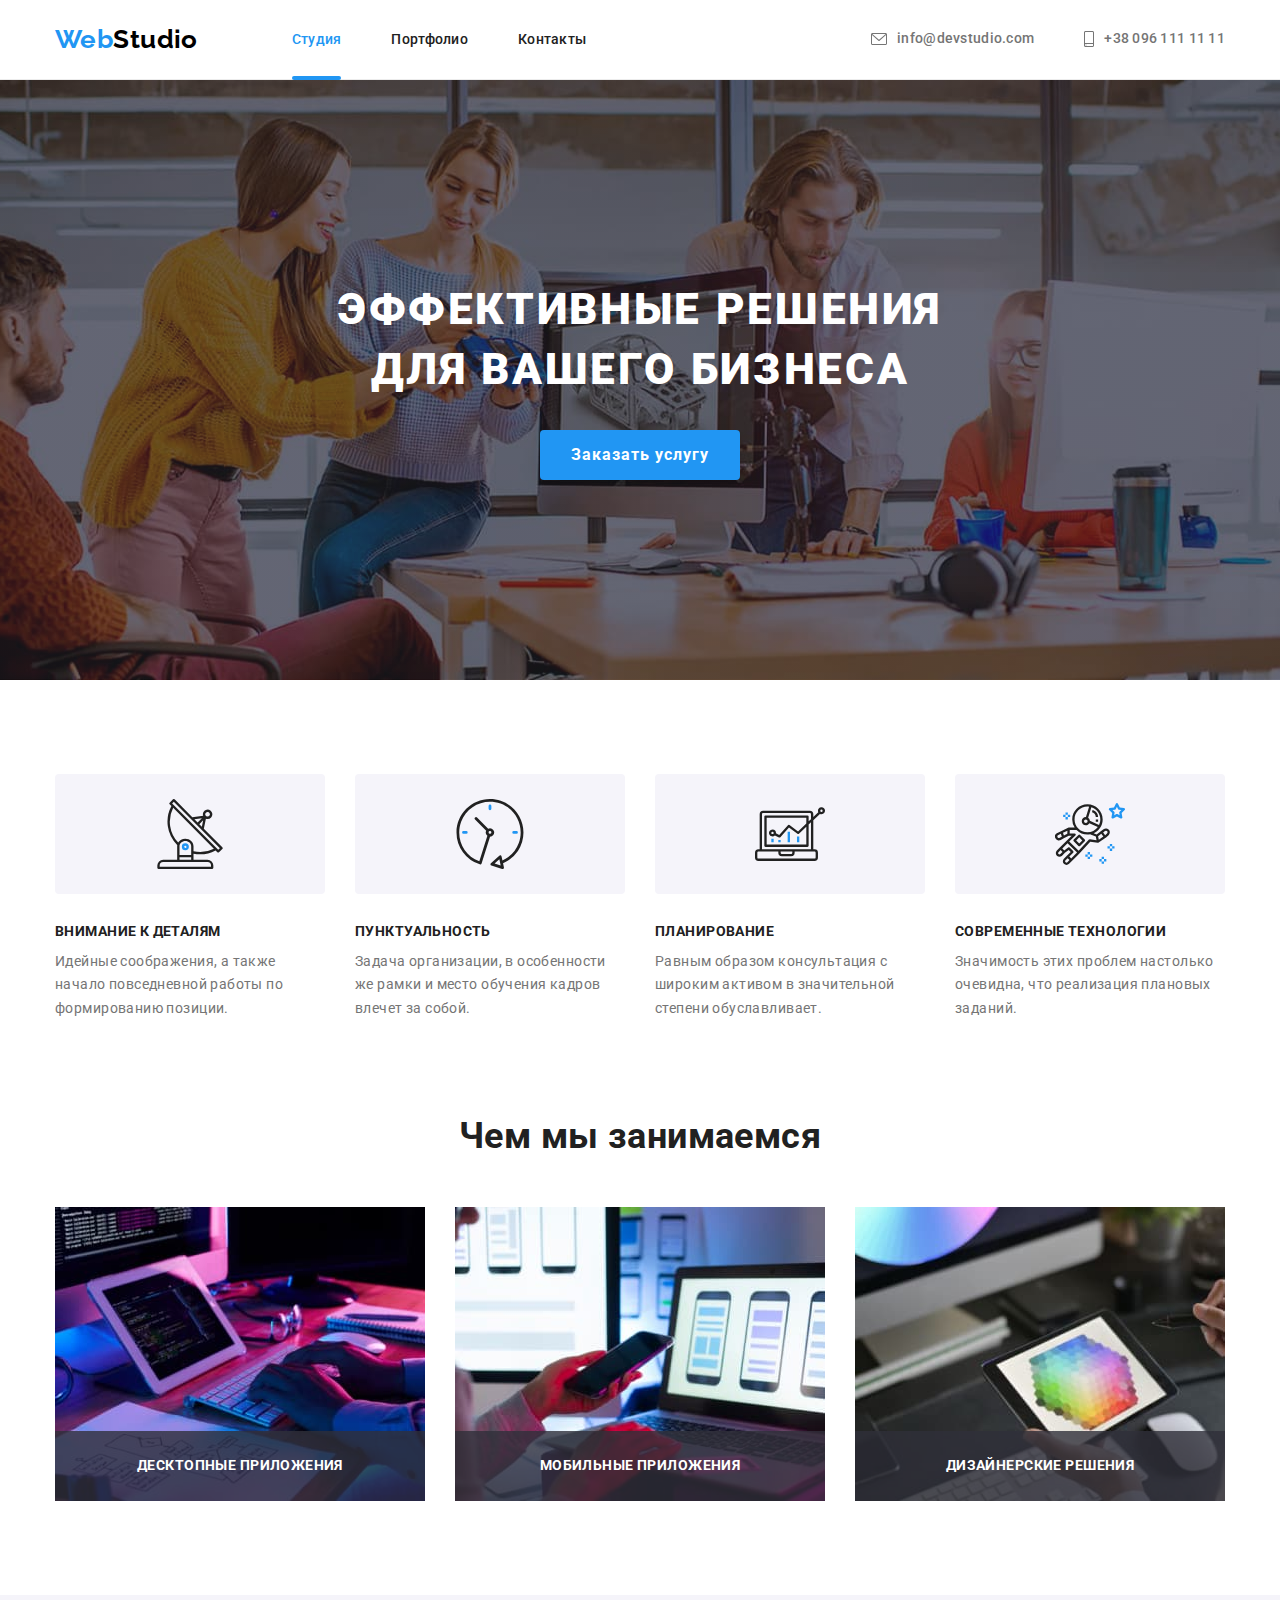
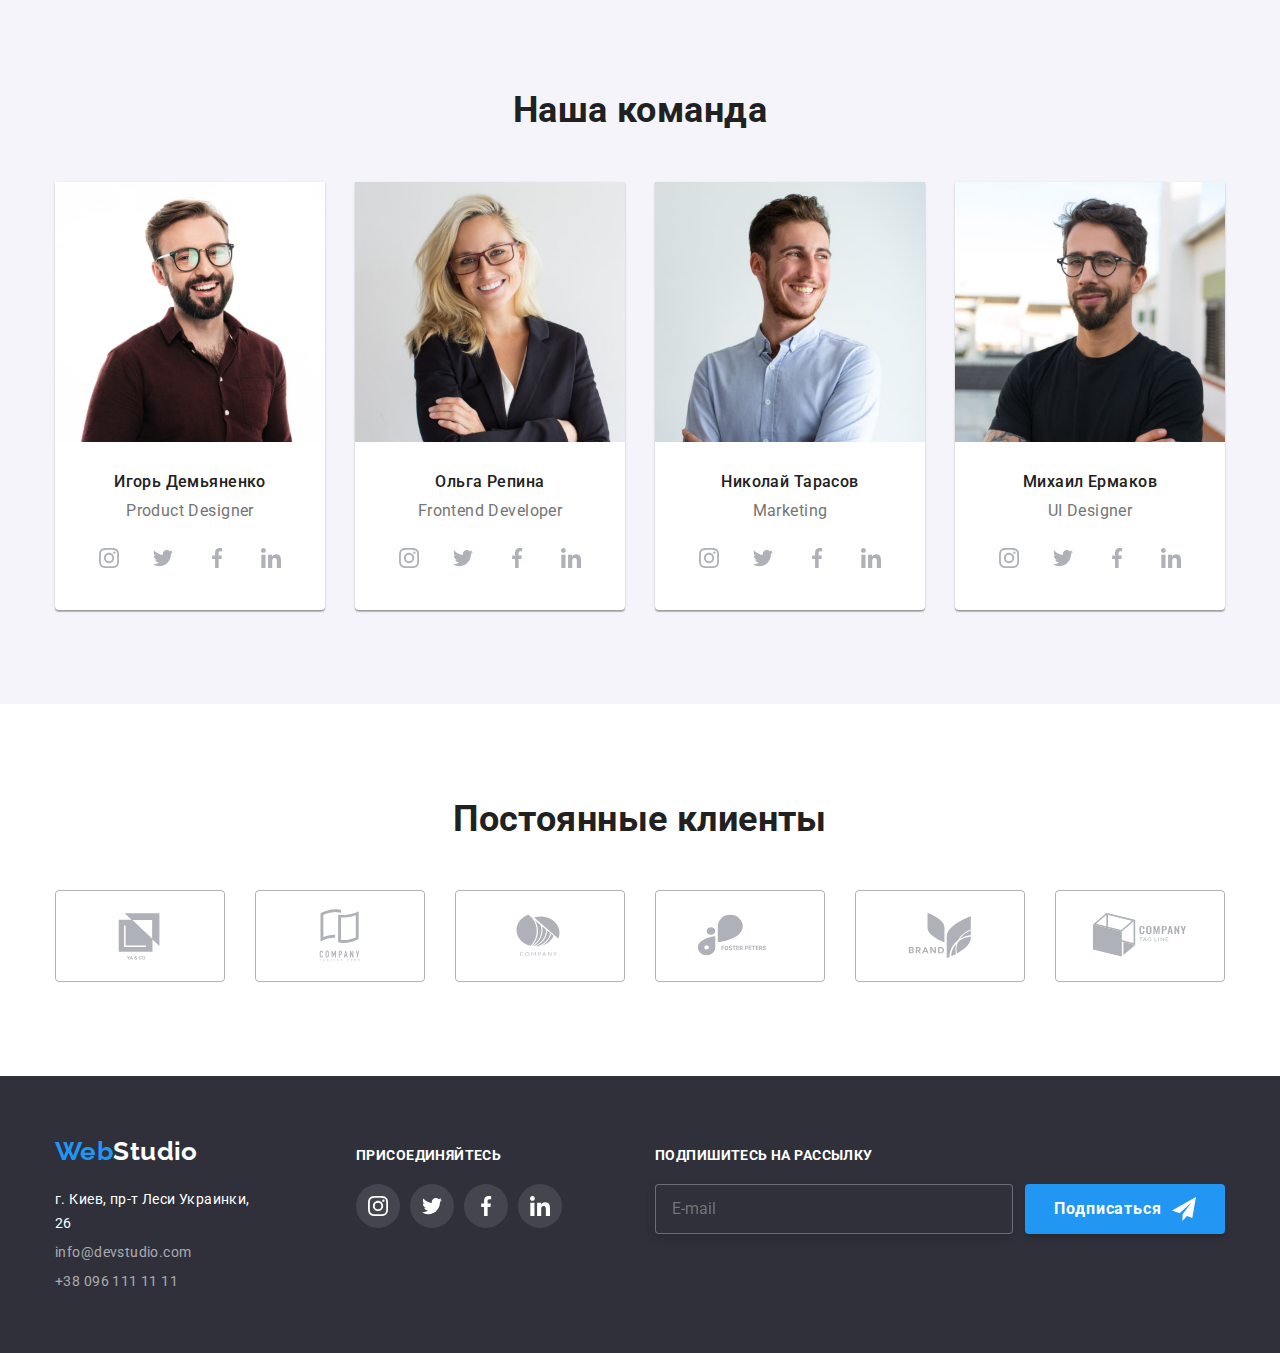
==== index.html @ 841e3cbc "Перенесены файлы из ДЗ 6" ====
<!DOCTYPE html>
<html lang="ru">
    <head>
        <meta charset="UTF-8" />
        <meta http-equiv="X-UA-Compatible" content="IE=edge" />
        <meta name="viewport" content="width=device-width, initial-scale=1.0" />
        <title>WebStudio</title>

        <link rel="preconnect" href="https://fonts.googleapis.com" />
        <link rel="preconnect" href="https://fonts.gstatic.com" crossorigin />
        <link
            href="https://fonts.googleapis.com/css2?family=Raleway:wght@700&family=Roboto:wght@400;500;700;900&display=swap"
            rel="stylesheet"
        />
        <link
            rel="stylesheet"
            href="https://cdnjs.cloudflare.com/ajax/libs/modern-normalize/1.0.0/modern-normalize.min.css"
        />
        <link rel="stylesheet" href="./css/styles.css" />
    </head>

    <body>
        <!-- Шапка -->
        <header class="header">
            <div class="hat container">
                <nav class="nav">
                    <a class="logo" href="./index.html"><span class="sub-logo">Web</span>Studio</a>
                    <ul class="nav-list">
                        <li class="nav-item">
                            <a class="nav-link current" href="./index.html">Студия</a>
                        </li>
                        <li class="nav-item">
                            <a class="nav-link" href="./portfolio.html">Портфолио</a>
                        </li>
                        <li class="nav-item"><a class="nav-link" href="">Контакты</a></li>
                    </ul>
                </nav>
                <ul class="contact-list">
                    <li>
                        <a class="contact-link" href="mailto:info@devstudio.com">
                            <svg class="contact-link-icon" width="16" height="12">
                                <use href="./images/icons.svg#envelope"></use>
                            </svg>
                            info@devstudio.com
                        </a>
                    </li>
                    <li>
                        <a class="contact-link" href="tel:+380961111111">
                            <svg class="contact-link-icon" width="10" height="16">
                                <use href="./images/icons.svg#smartphone"></use>
                            </svg>
                            +38 096 111 11 11
                        </a>
                    </li>
                </ul>
            </div>
        </header>

        <!-- main page-->
        <main>
            <!-- Заголовок (hero) -->
            <section class="hero">
                <h1 class="slogan">Эффективные решения для вашего бизнеса</h1>
                <button class="hero-button" type="button" data-modal-open>Заказать услугу</button>
            </section>

            <!-- Особенности (Преимущества) -->
            <section class="section">
                <div class="container">
                    <h2 class="unvisible">Преимущества</h2>
                    <ul class="features-list">
                        <li class="features-item">
                            <div class="features-icon">
                                <svg width="70" height="70">
                                    <use href="./images/icons.svg#antenna"></use>
                                </svg>
                            </div>
                            <h3 class="features-title">Внимание к деталям</h3>
                            <p>
                                Идейные соображения, а также начало повседневной работы по
                                формированию позиции.
                            </p>
                        </li>

                        <li class="features-item">
                            <div class="features-icon">
                                <svg width="70" height="70">
                                    <use href="./images/icons.svg#clock"></use>
                                </svg>
                            </div>
                            <h3 class="features-title">Пунктуальность</h3>
                            <p>
                                Задача организации, в особенности же рамки и место обучения кадров
                                влечет за собой.
                            </p>
                        </li>

                        <li class="features-item">
                            <div class="features-icon">
                                <svg width="70" height="70">
                                    <use href="./images/icons.svg#diagram"></use>
                                </svg>
                            </div>
                            <h3 class="features-title">Планирование</h3>
                            <p>
                                Равным образом консультация с широким активом в значительной степени
                                обуславливает.
                            </p>
                        </li>

                        <li class="features-item">
                            <div class="features-icon">
                                <svg width="70" height="70">
                                    <use href="./images/icons.svg#astronaut"></use>
                                </svg>
                            </div>
                            <h3 class="features-title">Современные технологии</h3>
                            <p>
                                Значимость этих проблем настолько очевидна, что реализация плановых
                                заданий.
                            </p>
                        </li>
                    </ul>
                </div>
            </section>

            <!-- Чем мы занимаемся -->
            <section class="section activites">
                <div class="container">
                    <h2 class="section-title">Чем мы занимаемся</h2>
                    <ul class="activites-list">
                        <li class="actyvity-img">
                            <img
                                src="./images/about_1.jpg"
                                alt="набор программного кода"
                                width="370"
                            />
                            <h3 class="activity-title">Десктопные приложения</h3>
                        </li>

                        <li class="actyvity-img">
                            <img
                                src="./images/about_2.jpg"
                                alt="выбор компоновки страницы на телефоне"
                                width="370"
                            />
                            <h3 class="activity-title">Мобильные приложения</h3>
                        </li>

                        <li class="actyvity-img">
                            <img
                                src="./images/about_3.jpg"
                                alt="работа с графическим планшетом"
                                width="370"
                            />
                            <h3 class="activity-title">Дизайнерские решения</h3>
                        </li>
                    </ul>
                </div>
            </section>

            <!-- Наша команда -->
            <section class="section team">
                <div class="container">
                    <h2 class="section-title">Наша команда</h2>
                    <ul class="team-list">
                        <li class="team-item">
                            <img
                                src="./images/foto_1.jpg"
                                alt="фото первого члена команды"
                                width="270"
                            />
                            <h3 class="team-top-title">Игорь Демьяненко</h3>
                            <p class="team-description">Product Designer</p>
                            <ul class="social-list">
                                <li>
                                    <a href="" class="social-link">
                                        <svg class="social-icon" width="20" height="20">
                                            <use href="./images/icons.svg#instagram"></use>
                                        </svg>
                                    </a>
                                </li>
                                <li>
                                    <a href="" class="social-link">
                                        <svg class="social-icon" width="20" height="20">
                                            <use href="./images/icons.svg#twitter"></use>
                                        </svg>
                                    </a>
                                </li>
                                <li>
                                    <a href="" class="social-link">
                                        <svg class="social-icon" width="20" height="20">
                                            <use href="./images/icons.svg#facebook"></use>
                                        </svg>
                                    </a>
                                </li>
                                <li>
                                    <a href="" class="social-link">
                                        <svg class="social-icon" width="20" height="20">
                                            <use href="./images/icons.svg#linkedin"></use>
                                        </svg>
                                    </a>
                                </li>
                            </ul>
                        </li>

                        <li class="team-item">
                            <img
                                src="./images/foto_2.jpg"
                                alt="фото второго члена команды"
                                width="270"
                            />
                            <h3 class="team-top-title">Ольга Репина</h3>
                            <p class="team-description">Frontend Developer</p>
                            <ul class="social-list">
                                <li>
                                    <a href="" class="social-link">
                                        <svg class="social-icon" width="20" height="20">
                                            <use href="./images/icons.svg#instagram"></use>
                                        </svg>
                                    </a>
                                </li>
                                <li>
                                    <a href="" class="social-link">
                                        <svg class="social-icon" width="20" height="20">
                                            <use href="./images/icons.svg#twitter"></use>
                                        </svg>
                                    </a>
                                </li>
                                <li>
                                    <a href="" class="social-link">
                                        <svg class="social-icon" width="20" height="20">
                                            <use href="./images/icons.svg#facebook"></use>
                                        </svg>
                                    </a>
                                </li>
                                <li>
                                    <a href="" class="social-link">
                                        <svg class="social-icon" width="20" height="20">
                                            <use href="./images/icons.svg#linkedin"></use>
                                        </svg>
                                    </a>
                                </li>
                            </ul>
                        </li>

                        <li class="team-item">
                            <img
                                src="./images/foto_3.jpg"
                                alt="фото третьего члена команды"
                                width="270"
                            />
                            <h3 class="team-top-title">Николай Тарасов</h3>
                            <p class="team-description">Marketing</p>
                            <ul class="social-list">
                                <li>
                                    <a href="" class="social-link">
                                        <svg class="social-icon" width="20" height="20">
                                            <use href="./images/icons.svg#instagram"></use>
                                        </svg>
                                    </a>
                                </li>
                                <li>
                                    <a href="" class="social-link">
                                        <svg class="social-icon" width="20" height="20">
                                            <use href="./images/icons.svg#twitter"></use>
                                        </svg>
                                    </a>
                                </li>
                                <li>
                                    <a href="" class="social-link">
                                        <svg class="social-icon" width="20" height="20">
                                            <use href="./images/icons.svg#facebook"></use>
                                        </svg>
                                    </a>
                                </li>
                                <li>
                                    <a href="" class="social-link">
                                        <svg class="social-icon" width="20" height="20">
                                            <use href="./images/icons.svg#linkedin"></use>
                                        </svg>
                                    </a>
                                </li>
                            </ul>
                        </li>

                        <li class="team-item">
                            <img
                                src="./images/foto_4.jpg"
                                alt="фото четвёртого члена команды"
                                width="270"
                            />
                            <h3 class="team-top-title">Михаил Ермаков</h3>
                            <p class="team-description">UI Designer</p>
                            <ul class="social-list">
                                <li>
                                    <a href="" class="social-link">
                                        <svg class="social-icon" width="20" height="20">
                                            <use href="./images/icons.svg#instagram"></use>
                                        </svg>
                                    </a>
                                </li>
                                <li>
                                    <a href="" class="social-link">
                                        <svg class="social-icon" width="20" height="20">
                                            <use href="./images/icons.svg#twitter"></use>
                                        </svg>
                                    </a>
                                </li>
                                <li>
                                    <a href="" class="social-link">
                                        <svg class="social-icon" width="20" height="20">
                                            <use href="./images/icons.svg#facebook"></use>
                                        </svg>
                                    </a>
                                </li>
                                <li>
                                    <a href="" class="social-link">
                                        <svg class="social-icon" width="20" height="20">
                                            <use href="./images/icons.svg#linkedin"></use>
                                        </svg>
                                    </a>
                                </li>
                            </ul>
                        </li>
                    </ul>
                </div>
            </section>

            <!-- Постоянные клиенты -->
            <section class="section">
                <div class="container">
                    <h2 class="section-title">Постоянные клиенты</h2>
                    <ul class="customers-list">
                        <li class="customers-item">
                            <a href="" class="customer-link">
                                <svg class="customer-icon">
                                    <use href="./images/icons.svg#logo_1"></use>
                                </svg>
                            </a>
                        </li>
                        <li class="customers-item">
                            <a href="" class="customer-link">
                                <svg class="customer-icon">
                                    <use href="./images/icons.svg#logo_2"></use>
                                </svg>
                            </a>
                        </li>
                        <li class="customers-item">
                            <a href="" class="customer-link">
                                <svg class="customer-icon">
                                    <use href="./images/icons.svg#logo_3"></use>
                                </svg>
                            </a>
                        </li>
                        <li class="customers-item">
                            <a href="" class="customer-link">
                                <svg class="customer-icon">
                                    <use href="./images/icons.svg#logo_4"></use>
                                </svg>
                            </a>
                        </li>
                        <li class="customers-item">
                            <a href="" class="customer-link">
                                <svg class="customer-icon">
                                    <use href="./images/icons.svg#logo_5"></use>
                                </svg>
                            </a>
                        </li>
                        <li class="customers-item">
                            <a href="" class="customer-link">
                                <svg class="customer-icon">
                                    <use href="./images/icons.svg#logo_6"></use>
                                </svg>
                            </a>
                        </li>
                    </ul>
                </div>
            </section>
        </main>
        <!-- footer -->
        <footer class="footer">
            <div class="footer-container">
                <div class="footer-address">
                    <a class="logo" href="./index.html"><span class="sub-logo">Web</span>Studio</a>
                    <address>
                        <ul class="address-list">
                            <li>
                                <a class="address-link" href="">г. Киев, пр-т Леси Украинки, 26</a>
                            </li>
                            <li>
                                <a class="contact-link" href="mailto:info@devstudio.com">
                                    info@devstudio.com
                                </a>
                            </li>
                            <li>
                                <a class="contact-link" href="tel:+380961111111">
                                    +38 096 111 11 11
                                </a>
                            </li>
                        </ul>
                    </address>
                </div>
                <div class="footer-social">
                    <p class="footer-social-text">присоединяйтесь</p>
                    <ul class="social-list">
                        <li>
                            <a href="" class="social-link">
                                <svg class="social-icon" width="20" height="20">
                                    <use href="./images/icons.svg#instagram"></use>
                                </svg>
                            </a>
                        </li>
                        <li>
                            <a href="" class="social-link">
                                <svg class="social-icon" width="20" height="20">
                                    <use href="./images/icons.svg#twitter"></use>
                                </svg>
                            </a>
                        </li>
                        <li>
                            <a href="" class="social-link">
                                <svg class="social-icon" width="20" height="20">
                                    <use href="./images/icons.svg#facebook"></use>
                                </svg>
                            </a>
                        </li>
                        <li>
                            <a href="" class="social-link">
                                <svg class="social-icon" width="20" height="20">
                                    <use href="./images/icons.svg#linkedin"></use>
                                </svg>
                            </a>
                        </li>
                    </ul>
                </div>
                <form class="subscride-form">
                    <p class="subscride-form-text">Подпишитесь на рассылку</p> 
                    <div class="subscride-thumb">
                        <input class="subscribe-email" type="text" name="subscribe-email" placeholder="E-mail">
                        <button class="subscribe-btn" type="submit">
                            Подписаться
                            <svg class="subscribe-btn-icon" width="24" height="24">
                                <use href="./images/icons.svg#send"></use>
                            </svg>
                        </button>
                    </div>
                </form>
            </div>
        </footer>

        <!-- Модальное окно -->
        <div class="backdrop is-hidden" data-modal>
            <div class="modal">
                <form class="form">
                    <p class="form-text">Оставьте свои данные, мы вам перезвоним</p>
                    <ul class="input-list">
                        <li class="input-item">
                            <label class="input-box">
                                <span class="input-label">Имя</span>
                                <input class="input-area" type="text" name="name" />
                                <svg class="input-icon" width="18" height="18">
                                    <use href="./images/icons.svg#person"></use>
                                </svg>
                            </label>
                        </li>
                        <li class="input-item">
                            <label class="input-box">
                                <span class="input-label">Телефон</span>
                                <input class="input-area" type="tel" name="tel" />
                                <svg class="input-icon" width="18" height="18">
                                    <use href="./images/icons.svg#phone"></use>
                                </svg>
                            </label>
                        </li>
                        <li class="input-item">
                            <label class="input-box">
                                <span class="input-label">Почта</span>
                                <input class="input-area" type="email" name="email" />
                                <svg class="input-icon" width="18" height="18">
                                    <use href="./images/icons.svg#email"></use>
                                </svg>
                            </label>
                        </li>
                    </ul>
                    <label class="form-comment">
                        <span class="comment-label">Комментарий</span>
                        <textarea class="textarea" name="comment" placeholder="Введите текст"></textarea>
                    </label>
                    <label class="form-agreement">
                        <input class="checkbox" type="checkbox" name="agreement"/>
                        <svg class="check-icon" width="16" height="15">
                            <use href="./images/icons.svg#check"></use>
                        </svg>
                        <span>
                            Соглашаюсь с рассылкой и принимаю
                            <a class="conditions" href="">Условия договора</a>
                        </span>
                    </label>
                    <button class="summit-btn" type="submit">Отправить</button>
                </form>
                <button class="close-btn" data-modal-close>
                    <svg class="close-btn-icon" width="30" height="30" data-modal-close>
                        <use href="./images/icons.svg#close"></use>
                    </svg>
                </button>
            </div>
        </div>
        <script src="./js/modal.js"></script>
    </body>
</html>
---- css/styles.css ----
:root {
    --text-color: #757575;
    --header-color: #212121;
    --logo-color: #000000;
    --accent-color: #2196f3;
    --bg-color: #ffffff;
    --secondary-bg-color: #f5f4fa;
    --additional-bg-color: #2f303a;
    --additional-bg-color2: rgba(47, 48, 58, 0.8);
    --secondary-contact-color: rgba(255, 255, 255, 0.6);
    --separator-line-color: #ececec;
    --border-color: #eeeeee;
    --icon-color: #afb1b8;
    --box-shadow-color1: rgba(0, 0, 0, 0.15);
    --box-shadow-color2: rgba(0, 0, 0, 0.12);
    --box-shadow-color3: rgba(0, 0, 0, 0.14);
    --box-shadow-color4: rgba(0, 0, 0, 0.2);
    --box-shadow-color5: rgba(0, 0, 0, 0.1);
    --box-shadow-color6: rgba(0, 0, 0, 0.08);
    --box-shadow-color7: rgba(0, 0, 0, 0.06);
    --box-shadow-color8: rgba(0, 0, 0, 0.16);
    --gradient-color: rgba(47, 48, 58, 0.4);
    --secondary-icon-bg-color: rgba(255, 255, 255, 0.1);
    --overlay-bg-color: rgba(33, 155, 243, 0.9);
    --input-border-color: rgba(33, 33, 33, 0.2);
    --placeholder-color: rgba(117, 117, 117, 0.5);
    --timing: cubic-bezier(0.4, 0, 0.2, 1);
}

/* Основной текст */
body {
    font-family: Roboto, sans-serif;
    font-size: 14px;
    line-height: 1.71;
    letter-spacing: 0.03em;
    background-color: var(--bg-color);
    color: var(--text-color);
}

/* Обнуляем отступы */
h1,
h2,
h3,
p,
ul {
    margin: 0;
}

/* Ширина и отступы основного содержимого*/
.container {
    width: 1200px;
    margin: 0 auto;
    padding: 0 15px;
}

/* отступы внутри секции */
.section {
    padding-top: 94px;
    padding-bottom: 94px;
}

/* Один отступ оказался лишним */
.section.activites {
    padding-top: 0;
}

/* Flex-контейнеры где надо */
.hat,
.nav,
.nav-list,
.contact-list,
.features-list,
.activites-list,
.team-list,
.customers-list {
    display: flex;
    align-items: center;
    justify-content: space-between;
}

/* Логотип */
.logo {
    margin-right: 44px;
    padding: 24px 0;
    text-decoration: none;
    font-family: 'Raleway';
    font-style: normal;
    font-weight: 700;
    font-size: 26px;
    line-height: 1.19;
    color: var(--logo-color);
}

.sub-logo {
    color: var(--accent-color);
}

/* Cписки (убираем маркеры и левый внутренний отступ) */
.nav-list,
.contact-list,
.features-list,
.activites-list,
.team-list,
.address-list,
.portfolio-btn-list,
.project-list,
.social-list,
.customers-list,
.input-list {
    padding-left: 0;
    list-style: none;
}

/* Cсылки */
.nav-link,
.contact-link {
    margin-left: 50px;
    text-decoration: none;
    font-weight: 500;
    line-height: 1.14;
    letter-spacing: 0.02em;
    color: var(--header-color);

    transition: color 250ms var(--timing);
}

.project-link {
    text-decoration: none;
}

/* Переопределаем цвет контактов */
.header .contact-link {
    color: var(--text-color);
}

/* Переопределяем цвет ссылок при наведении мышей или фокусе с клафиатуры,
    a также цвет ссылки текущей страницы */
.nav-link:hover,
.nav-link:focus,
.contact-link:hover,
.contact-link:focus,
.footer .contact-link:hover,
.footer .contact-link:focus,
.current {
    color: var(--accent-color);
}

/* Подчёркивание текущей страницы */
.nav-item {
    position: relative;
}
.current::after {
    content: '';
    position: absolute;
    left: 0;
    bottom: -29px;
    width: calc(100% - 50px);
    height: 4px;
    margin: inherit;
    display: block;
    background-color: var(--accent-color);
    border-radius: 2px;
}

/* Иконки телефона и почты */
.contact-link-icon {
    margin-right: 10px;
    fill: currentColor;
}

/* Выравниевание иконок телефона и почты */
.contact-link {
    display: flex;
    align-items: center;
}

/* Разделительная черта между шапкой и остальной страницей */
.header {
    border-bottom: 1px solid var(--separator-line-color);
}

/* Основной заголовок */
.hero {
    display: flex;
    flex-direction: column;
    align-items: center;
    justify-content: center;
    background-position: center;
    padding: 200px 0;
    max-width: 1600px;
    margin: auto;
    color: var(--bg-color);
    background-color: var(--additional-bg-color);
    background-image: linear-gradient(var(--gradient-color), var(--gradient-color)),
        url(../images/background.jpg);
}

.slogan {
    width: 696px;
    margin-bottom: 30px;
    font-weight: 900;
    font-size: 44px;
    line-height: 1.36;
    letter-spacing: 0.06em;
    text-align: center;
    text-transform: uppercase;
}

/* Кнопка */
.hero-button,
.summit-btn,
.subscribe-btn {
    width: 200px;
    height: 50px;
    font-family: Roboto, sans-serif;
    font-weight: 700;
    font-size: 16px;
    line-height: 1.88;
    letter-spacing: 0.06em;
    color: var(--bg-color);
    background: var(--accent-color);
    border-width: 0;
    border-radius: 4px;
    box-shadow: 0px 4px 4px var(--box-shadow-color1);
    cursor: pointer;
}

/* Скрываем логические заголовки */
.unvisible,
.checkbox {
    position: absolute;
    white-space: nowrap;
    width: 1px;
    height: 1px;
    overflow: hidden;
    border: 0;
    padding: 0;
    clip: rect(0 0 0 0);
    clip-path: inset(50%);
    margin: -1px;
}

/* Особенности (Преимущества) */
.features-title {
    margin-bottom: 10px;
    font-weight: 700;
    font-size: 14px;
    line-height: 1.14;
    text-transform: uppercase;
    color: var(--header-color);
}

/* Блок отдельного преимущества */
.features-item {
    width: 270px;
}

/* Иконки преимуществ */
.features-icon {
    display: flex;
    justify-content: center;
    margin-bottom: 30px;
    padding: 25px 0;
    background-color: var(--secondary-bg-color);
    border-radius: 4px;
}

/* Заголовки секций */
.section-title {
    margin-bottom: 50px;
    font-weight: 700;
    font-size: 36px;
    line-height: 1.17;
    text-align: center;
    color: var(--header-color);
}

.actyvity-img {
    position: relative;
}

/* Заголовок видов работ */
.activity-title {
    position: absolute;
    left: 0;
    bottom: 0;
    height: 70px;
    width: 100%;

    display: flex;
    justify-content: center;
    align-items: center;

    font-weight: 700;
    font-size: 14px;
    line-height: 1.14;
    text-transform: uppercase;
    background-color: var(--additional-bg-color2);
    color: var(--bg-color);
}

/* Меняем фон в секции "Наша команда" */
.team {
    background-color: var(--secondary-bg-color);
}

/* Наша команда */
.team-item {
    padding-bottom: 30px;
    text-align: center;
    background-color: var(--bg-color);
    border-radius: 0px 0px 4px 4px;
    box-shadow: 0px 1px 3px var(--box-shadow-color2), 0px 1px 1px var(--box-shadow-color3),
        0px 2px 1px var(--box-shadow-color4);
}

.team-top-title {
    margin: 30px auto 10px;
    font-weight: 500;
    font-size: 16px;
    line-height: 1.19;
    color: var(--header-color);
}

.team-description {
    margin-bottom: 16px;
    font-size: 16px;
    line-height: 1.19;
    color: var(--text-color);
}

/* Список социальных сетей */
.social-list {
    display: flex;
    justify-content: space-between;
}

/* Список соц сетей для команды */
.team .social-list {
    padding: 0 32px;
}

/* Ссылка на социальную сеть */
.social-link {
    display: flex;
    align-items: center;
    justify-content: center;
    height: 44px;
    width: 44px;
    color: var(--icon-color);
    border-radius: 50%;

    transition: color 250ms var(--timing), background-color 250ms var(--timing);
}

/* Иконка соцальной сети */
.social-icon {
    width: 20px;
    height: 20px;
    fill: currentColor;
}

/* Ссылка на клиента */
.customer-link {
    display: flex;
    align-items: center;
    justify-content: center;
    width: 170px;
    height: 92px;
    color: var(--icon-color);
    border: 1px solid var(--icon-color);
    border-radius: 4px;

    transition: color 250ms var(--timing), border-color 250ms var(--timing);
}

.customer-link:hover,
.customer-link:focus {
    color: var(--accent-color);
    border-color: var(--accent-color);
}

/* Иконка клиента */
.customer-icon {
    width: 106px;
    height: 60px;
    fill: currentColor;
}

/* Подвал */
.footer {
    background-color: var(--additional-bg-color);
}

.footer-container {
    display: flex;
    width: 1200px;
    margin: auto;
    padding: 60px 15px;
}

/* Блок соц сетей в подвале */
.footer-social {
    margin-left: 70px;
    padding-top: 12px;
}

/* Оформляем блок адреса */
.address-list {
    margin-top: 20px;
    margin-bottom: 0;
    padding-right: 16px;
    font-style: normal;
}

/* Переопределяем цвета в подвале */
.footer .logo {
    padding: 0;
    color: var(--bg-color);
}

.address-link {
    text-decoration: none;
    color: var(--bg-color);
}

.footer .contact-link {
    margin-left: 0;
    font-weight: 400;
    font-size: 14px;
    line-height: 1.71;
    letter-spacing: 0.03em;
    color: var(--secondary-contact-color);
}

.address-list li {
    margin-top: 5px;
}

.footer-social-text,
.subscride-form-text {
    margin-bottom: 20px;
    font-weight: 700;
    line-height: 1.14;
    text-transform: uppercase;
    color: var(--bg-color);
}

/* Список соц сетей для подвала */
.footer .social-list {
    width: 206px;
}

/* Ссылка соц сети в подвале */
.footer .social-link {
    color: var(--bg-color);
    background-color: var(--secondary-icon-bg-color);
}

/* Иконки соц сетей при ховере(фокусе) */
.social-link:hover,
.social-link:focus {
    background-color: var(--accent-color);
    color: var(--bg-color);
}

/* Список кнопок фильтра */
.portfolio-btn-list {
    display: flex;
    justify-content: center;
    margin-bottom: 50px;
}

/* Кнопки портфолио */
.portfolio-btn {
    margin: 0 4px;
    padding: 6px 22px;
    font-family: Roboto, sans-serif;
    font-weight: 500;
    font-size: 16px;
    line-height: 1.62;
    text-align: center;
    color: var(--header-color);
    background: var(--secondary-bg-color);
    border-width: 0;
    border-radius: 4px;
    box-shadow: none;
    cursor: pointer;

    transition: color 250ms var(--timing), background-color 250ms var(--timing),
        box-shadow 250ms var(--timing);
}

/* Переопределяем цвет кнопок фильтра при наведении мыши и
   фокуса с клавиатуры а также "Активной" кнопки*/
.portfolio-btn:hover,
.portfolio-btn:focus,
.current-btn {
    background-color: var(--accent-color);
    color: var(--bg-color);
    box-shadow: 0px 3px 1px var(--box-shadow-color5), 0px 1px 2px var(--box-shadow-color6),
        0px 2px 2px var(--box-shadow-color2);
}

/* Карточка проекта */
.project-item {
    margin-left: 30px;
    margin-top: 30px;
}

/* Убираем лишниее пространство под картинкой */
.project-item img,
.activites-list img,
.team-list img {
    display: block;
}

/* Рамочка под карточкой проекта */
.project-description {
    padding: 20px 24px;
    border-right: 1px solid var(--border-color);
    border-bottom: 1px solid var(--border-color);
    border-left: 1px solid var(--border-color);
}

/* Заголовок проекта */
.project-title {
    font-weight: 700;
    font-size: 18px;
    line-height: 2;
    letter-spacing: 0.06em;
    color: var(--header-color);
}

/* Тип проекта */
.project-type {
    margin: 4px 0 0 0;
    font-size: 16px;
    line-height: 1.88;
    color: var(--text-color);
}

/* Список работ в портфолио */
.project-list {
    display: flex;
    flex-wrap: wrap;
    margin-left: -30px;
    margin-top: -30px;
    padding-left: 0;
}

/* Переход при ховере/фокусе карточеи проекта */
.project-item {
    box-shadow: none;

    transition: box-shadow 250ms var(--timing);
}

/* Фокус, ховер карточки проека в портфолио */
.project-item:hover,
.project-item:focus {
    box-shadow: 0px 1px 1px var(--box-shadow-color2), 0px 4px 4px var(--box-shadow-color7),
        1px 4px 6px var(--box-shadow-color8);
}

/* Оверлай на карточке проекта */
.project-img {
    position: relative;
    overflow: hidden;
}

.project-overlay {
    position: absolute;
    top: 0;
    left: 0;
    width: 100%;
    height: 100%;
    padding: 63px 24px;
    display: block;
    font-size: 18px;
    line-height: 1.56;
    color: var(--bg-color);
    background-color: var(--overlay-bg-color);

    transform: translateY(100%);

    transition: transform 250ms var(--timing);
}

.project-item:hover .project-overlay,
.project-item:focus .project-overlay {
    transform: translateY(0);
}

/* Фон для модального окна */
.backdrop {
    position: fixed;
    top: 0;
    left: 0;
    width: 100%;
    height: 100%;
    background-color: var(--box-shadow-color4);

    opacity: 1;
    transition: opacity 250ms var(--timing), visibility 250ms var(--timing);
}

/* Скрываем фон для модалки */
.backdrop.is-hidden {
    opacity: 0;
    visibility: hidden;
    pointer-events: none;
}

/* Модальное окно когда скрыто */
.backdrop.is-hidden .modal {
    opacity: 0.6;
    transform: translate(-50%, -50%) scale(0.4);
}

/* Модальное окно */
.modal {
    position: absolute;
    top: 50%;
    left: 50%;
    width: 528px;
    height: 581px;
    background-color: var(--bg-color);
    box-shadow: 0px 1px 3px var(--box-shadow-color2), 0px 1px 1px var(--box-shadow-color3),
        0px 2px 1px var(--box-shadow-color4);
    border-radius: 4px;
    transform: translate(-50%, -50%) scale(1);
    transition: transform 250ms var(--timing), opacity 250ms var(--timing);
}

/* Кнопка закрытия */
.close-btn {
    position: absolute;
    top: 8px;
    right: 8px;
    width: 30px;
    height: 30px;
    padding: 0;
    background-color: transparent;
    border: 1px solid var(--box-shadow-color5);
    border-radius: 50%;
    cursor: pointer;

    transition: color 250ms var(--timing);
}

.close-btn:hover,
.close-btn:focus,
.input-box:hover ,
.input-box:focus,
.input-box:focus-within {
    color: var(--accent-color);
}

.input-box:hover .input-area,
.input-box:focus .input-area,
.input-area:focus,
.textarea:hover,
.textarea:focus {
    border-color: var(--accent-color);
    outline: none;
}


.close-btn-icon {
    fill: currentColor;
}

/* Форма модального окна */
.form {
    padding: 40px;
}

/* Текст формы */
.form-text {
    margin-bottom: 12px;
    font-weight: 700;
    font-size: 20px;
    line-height: 1.15;
    text-align: center;
    color: var(--header-color);
}

/* Блок ввода */
.input-item {
    position: relative;
    height: 58px;
    margin-bottom: 10px;
}

/* Метка поля */
.input-box {
    position: absolute;
    height: 40px;
    width: 100%;
    bottom: 0;
    color: var(--header-color);

    transition: color 250ms var(--timing);
}

/* Текст метки */
.input-label {
    position: absolute;
    top: -4px;
    font-size: 12px;
    line-height: 1.17;
    letter-spacing: 0.01em;
    color: var(--text-color);
    transform: translateY(-100%);
}

/* Поле ввода */
.input-area {
    width: 100%;
    height: 100%;
    padding-left: 42px;
    color: var(--text-color);
    border: 1px solid var(--input-border-color);
    border-radius: 4px;
    transition: border-color 250ms var(--timing);
}

/* Иконка формы */
.input-icon {
    position: absolute;
    top: 50%;
    left: 12px;
    transform: translateY(-50%);
    fill: currentColor;
}


/* Блок комметария */
.form-comment {
    font-size: 12px;
    line-height: 1.17;
    letter-spacing: 0.01em;
}

/* Метка комментария */
.comment-label {
    display: block;
    margin-bottom: 4px;
}

/* Поле для комментария */
.textarea {
    width: 100%;
    height: 120px;
    padding: 12px 16px;
    color: var(--placeholder-color);
    border: 1px solid var(--input-border-color);
    border-radius: 4px;
    resize: none;
    transition: border-color 250ms var(--timing);
}

.textarea:focus {
    color: var(--text-color);
}

/* Форма соглашения */
.form-agreement {
    margin-top: 20px;
    display: flex;
    align-items: center;
    justify-content: center;
}

/* Ссылка на условия договора */
.conditions {
    color: var(--accent-color);
}

/* Иконка для чек-бокса */
.check-icon {
    margin-right: 8px;
    fill: var(--bg-color);
    border: 2px solid var(--header-color);
    border-radius: 2px;
}


.checkbox:checked + .check-icon {
    border-color: transparent;
    background-color: var(--accent-color);
    background-origin: border-box;  
}

/* Кнопка отправки данных */
.summit-btn {
    margin: 30px auto 0;
    display: block;
}

/* Кнопка для подписки */
.subscribe-btn {
    display: flex;
    align-items: center;
    justify-content: center;
}

/* Иконка в кнопке для подписки */
.subscribe-btn-icon {
    margin-left: 10px;
}

/* Форма для рассылки */
.subscride-form {
    margin-left: 93px;
    padding-top: 12px;
}

/* Блок для рассылки */
.subscride-thumb {
    display: flex;
    flex-direction: row;
}

/* Поле ввода для e-mail */
.subscribe-email {
    width: 358px;
    margin-right: 12px;
    padding-left: 16px;
    font-size: 16px;
    line-height: 1.25;
    color: var(--secondary-contact-color);
    background-color: var(--additional-bg-color);
    border: 1px solid rgba(255, 255, 255, 0.3);
    filter: drop-shadow(0px 4px 4px var(--box-shadow-color1));
    border-radius: 4px;
}
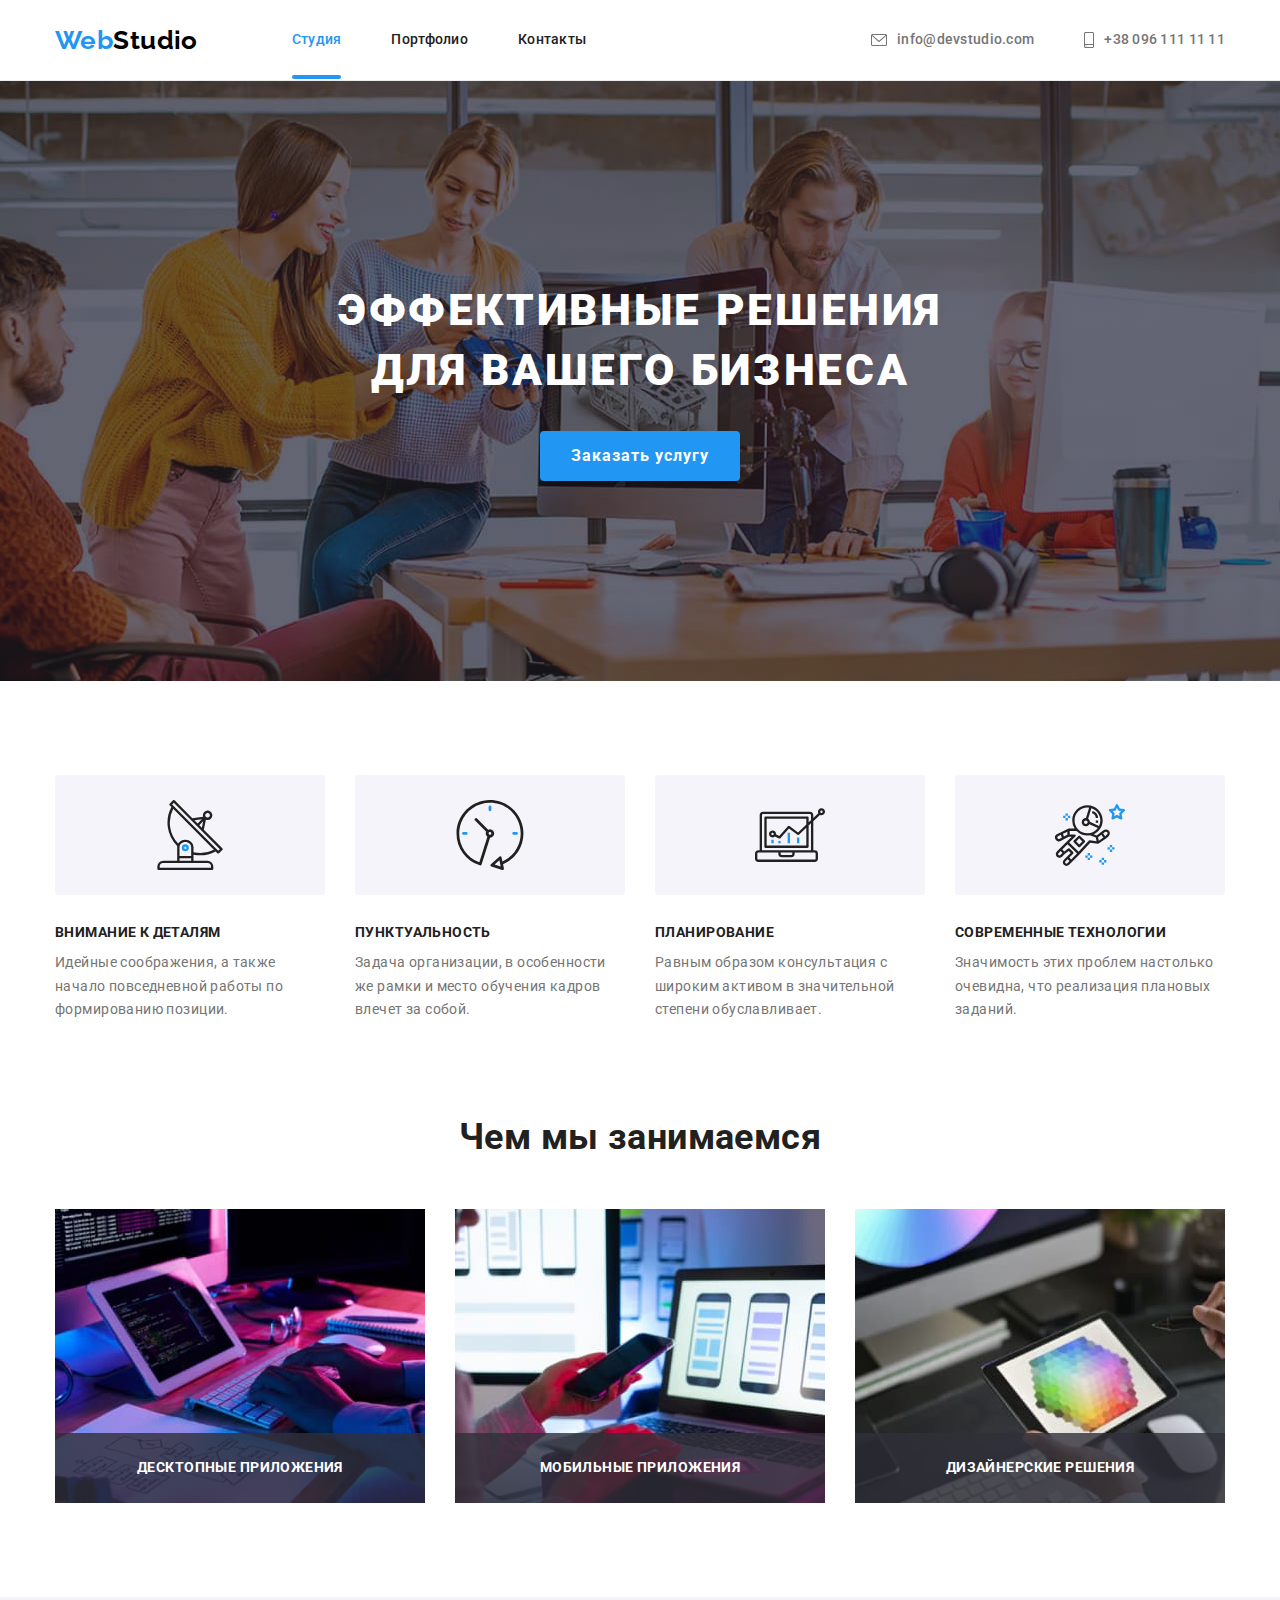
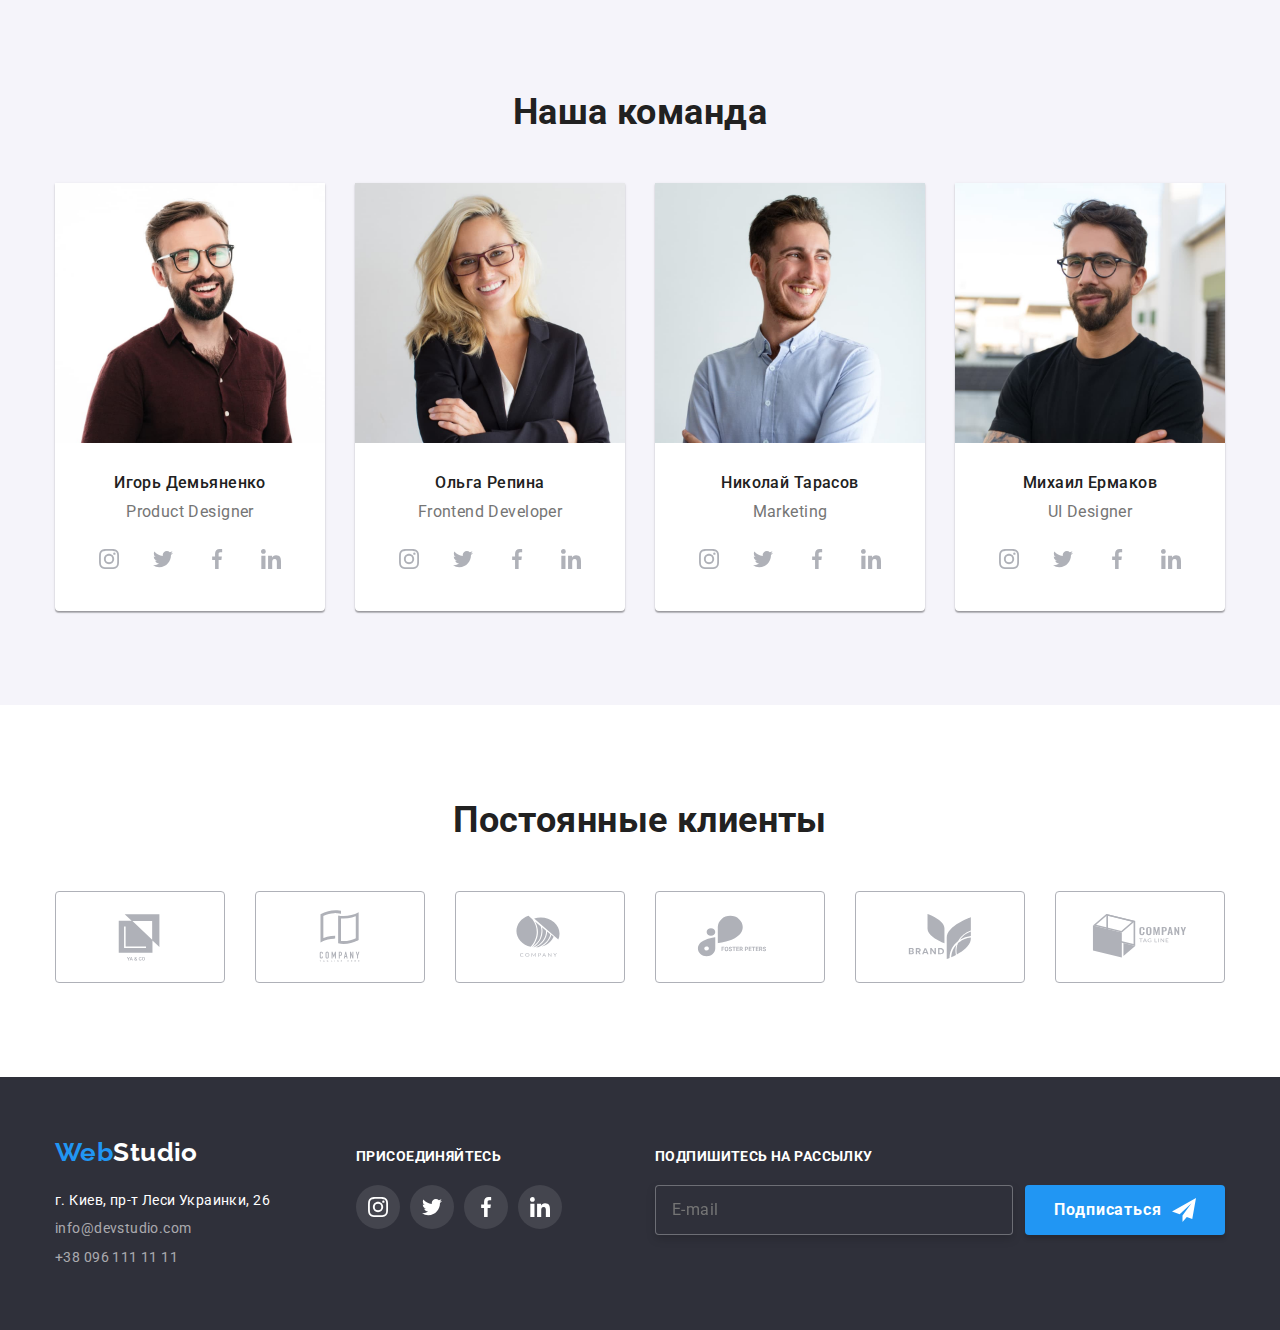
==== commit 0fca60c5: "Рефакторинг index.html по БЕМ" ====
--- a/index.html
+++ b/index.html
@@ -22,31 +22,35 @@
     <body>
         <!-- Шапка -->
         <header class="header">
-            <div class="hat container">
-                <nav class="nav">
-                    <a class="logo" href="./index.html"><span class="sub-logo">Web</span>Studio</a>
-                    <ul class="nav-list">
-                        <li class="nav-item">
-                            <a class="nav-link current" href="./index.html">Студия</a>
-                        </li>
-                        <li class="nav-item">
-                            <a class="nav-link" href="./portfolio.html">Портфолио</a>
-                        </li>
-                        <li class="nav-item"><a class="nav-link" href="">Контакты</a></li>
+            <div class="header__container">
+                <nav class="header__nav">
+                    <a class="logo" href="./index.html">
+                        <span class="logo__segment">Web</span>Studio
+                    </a>
+                    <ul class="list header__list">
+                        <li>
+                            <a class="link link--current" href="./index.html">Студия</a>
+                        </li>
+                        <li>
+                            <a class="link link--right" href="./portfolio.html">Портфолио</a>
+                        </li>
+                        <li>
+                            <a class="link link--right" href="">Контакты</a>
+                        </li>
                     </ul>
                 </nav>
-                <ul class="contact-list">
+                <ul class="list">
                     <li>
-                        <a class="contact-link" href="mailto:info@devstudio.com">
-                            <svg class="contact-link-icon" width="16" height="12">
+                        <a class="link header__link" href="mailto:info@devstudio.com">
+                            <svg class="link__icon" width="16" height="12">
                                 <use href="./images/icons.svg#envelope"></use>
                             </svg>
                             info@devstudio.com
                         </a>
                     </li>
                     <li>
-                        <a class="contact-link" href="tel:+380961111111">
-                            <svg class="contact-link-icon" width="10" height="16">
+                        <a class="link header__link link--right" href="tel:+380961111111">
+                            <svg class="link__icon" width="10" height="16">
                                 <use href="./images/icons.svg#smartphone"></use>
                             </svg>
                             +38 096 111 11 11
@@ -60,61 +64,61 @@
         <main>
             <!-- Заголовок (hero) -->
             <section class="hero">
-                <h1 class="slogan">Эффективные решения для вашего бизнеса</h1>
-                <button class="hero-button" type="button" data-modal-open>Заказать услугу</button>
+                <h1 class="hero__slogan">Эффективные решения для вашего бизнеса</h1>
+                <button class="btn" type="button" data-modal-open>Заказать услугу</button>
             </section>
 
             <!-- Особенности (Преимущества) -->
             <section class="section">
-                <div class="container">
+                <div class="section__container">
                     <h2 class="unvisible">Преимущества</h2>
-                    <ul class="features-list">
-                        <li class="features-item">
-                            <div class="features-icon">
+                    <ul class="list">
+                        <li class="feature">
+                            <div class="feature__icon">
                                 <svg width="70" height="70">
                                     <use href="./images/icons.svg#antenna"></use>
                                 </svg>
                             </div>
-                            <h3 class="features-title">Внимание к деталям</h3>
+                            <h3 class="feature__title">Внимание к деталям</h3>
                             <p>
                                 Идейные соображения, а также начало повседневной работы по
                                 формированию позиции.
                             </p>
                         </li>
 
-                        <li class="features-item">
-                            <div class="features-icon">
+                        <li class="feature">
+                            <div class="feature__icon">
                                 <svg width="70" height="70">
                                     <use href="./images/icons.svg#clock"></use>
                                 </svg>
                             </div>
-                            <h3 class="features-title">Пунктуальность</h3>
+                            <h3 class="feature__title">Пунктуальность</h3>
                             <p>
                                 Задача организации, в особенности же рамки и место обучения кадров
                                 влечет за собой.
                             </p>
                         </li>
 
-                        <li class="features-item">
-                            <div class="features-icon">
+                        <li class="feature">
+                            <div class="feature__icon">
                                 <svg width="70" height="70">
                                     <use href="./images/icons.svg#diagram"></use>
                                 </svg>
                             </div>
-                            <h3 class="features-title">Планирование</h3>
+                            <h3 class="feature__title">Планирование</h3>
                             <p>
                                 Равным образом консультация с широким активом в значительной степени
                                 обуславливает.
                             </p>
                         </li>
 
-                        <li class="features-item">
-                            <div class="features-icon">
+                        <li class="feature">
+                            <div class="feature__icon">
                                 <svg width="70" height="70">
                                     <use href="./images/icons.svg#astronaut"></use>
                                 </svg>
                             </div>
-                            <h3 class="features-title">Современные технологии</h3>
+                            <h3 class="feature__title">Современные технологии</h3>
                             <p>
                                 Значимость этих проблем настолько очевидна, что реализация плановых
                                 заданий.
@@ -125,78 +129,78 @@
             </section>
 
             <!-- Чем мы занимаемся -->
-            <section class="section activites">
-                <div class="container">
-                    <h2 class="section-title">Чем мы занимаемся</h2>
-                    <ul class="activites-list">
-                        <li class="actyvity-img">
+            <section class="section section--top">
+                <div class="section__container">
+                    <h2 class="section__title">Чем мы занимаемся</h2>
+                    <ul class="list">
+                        <li class="actyvity">
                             <img
                                 src="./images/about_1.jpg"
                                 alt="набор программного кода"
                                 width="370"
                             />
-                            <h3 class="activity-title">Десктопные приложения</h3>
-                        </li>
-
-                        <li class="actyvity-img">
+                            <h3 class="activity__title">Десктопные приложения</h3>
+                        </li>
+
+                        <li class="actyvity">
                             <img
                                 src="./images/about_2.jpg"
                                 alt="выбор компоновки страницы на телефоне"
                                 width="370"
                             />
-                            <h3 class="activity-title">Мобильные приложения</h3>
-                        </li>
-
-                        <li class="actyvity-img">
+                            <h3 class="activity__title">Мобильные приложения</h3>
+                        </li>
+
+                        <li class="actyvity">
                             <img
                                 src="./images/about_3.jpg"
                                 alt="работа с графическим планшетом"
                                 width="370"
                             />
-                            <h3 class="activity-title">Дизайнерские решения</h3>
+                            <h3 class="activity__title">Дизайнерские решения</h3>
                         </li>
                     </ul>
                 </div>
             </section>
 
             <!-- Наша команда -->
-            <section class="section team">
-                <div class="container">
-                    <h2 class="section-title">Наша команда</h2>
-                    <ul class="team-list">
-                        <li class="team-item">
+            <section class="section section--bg-color">
+                <div class="section__container">
+                    <h2 class="section__title">Наша команда</h2>
+                    <ul class="list">
+                        <li class="team-card">
                             <img
                                 src="./images/foto_1.jpg"
                                 alt="фото первого члена команды"
                                 width="270"
                             />
-                            <h3 class="team-top-title">Игорь Демьяненко</h3>
-                            <p class="team-description">Product Designer</p>
+                            <h3 class="team-card__name">Игорь Демьяненко</h3>
+                            <p class="team-card__position">Product Designer</p>
                             <ul class="social-list">
                                 <li>
                                     <a href="" class="social-link">
-                                        <svg class="social-icon" width="20" height="20">
+                                        <svg class="social-link__icon" width="20" height="20">
                                             <use href="./images/icons.svg#instagram"></use>
                                         </svg>
                                     </a>
                                 </li>
                                 <li>
                                     <a href="" class="social-link">
-                                        <svg class="social-icon" width="20" height="20">
+                                        <svg class="social-link__icon" width="20" height="20">
                                             <use href="./images/icons.svg#twitter"></use>
                                         </svg>
                                     </a>
                                 </li>
                                 <li>
                                     <a href="" class="social-link">
-                                        <svg class="social-icon" width="20" height="20">
+                                        <svg class="social-link__icon" width="20" height="20">
                                             <use href="./images/icons.svg#facebook"></use>
                                         </svg>
                                     </a>
                                 </li>
                                 <li>
                                     <a href="" class="social-link">
-                                        <svg class="social-icon" width="20" height="20">
+                                        <svg class="social-link__icon" width="20" height="20">
                                             <use href="./images/icons.svg#linkedin"></use>
                                         </svg>
                                     </a>
@@ -204,39 +208,39 @@
                             </ul>
                         </li>
 
-                        <li class="team-item">
+                        <li class="team-card">
                             <img
                                 src="./images/foto_2.jpg"
                                 alt="фото второго члена команды"
                                 width="270"
                             />
-                            <h3 class="team-top-title">Ольга Репина</h3>
-                            <p class="team-description">Frontend Developer</p>
+                            <h3 class="team-card__name">Ольга Репина</h3>
+                            <p class="team-card__position">Frontend Developer</p>
                             <ul class="social-list">
                                 <li>
                                     <a href="" class="social-link">
-                                        <svg class="social-icon" width="20" height="20">
+                                        <svg class="social-link__icon" width="20" height="20">
                                             <use href="./images/icons.svg#instagram"></use>
                                         </svg>
                                     </a>
                                 </li>
                                 <li>
                                     <a href="" class="social-link">
-                                        <svg class="social-icon" width="20" height="20">
+                                        <svg class="social-link__icon" width="20" height="20">
                                             <use href="./images/icons.svg#twitter"></use>
                                         </svg>
                                     </a>
                                 </li>
                                 <li>
                                     <a href="" class="social-link">
-                                        <svg class="social-icon" width="20" height="20">
+                                        <svg class="social-link__icon" width="20" height="20">
                                             <use href="./images/icons.svg#facebook"></use>
                                         </svg>
                                     </a>
                                 </li>
                                 <li>
                                     <a href="" class="social-link">
-                                        <svg class="social-icon" width="20" height="20">
+                                        <svg class="social-link__icon" width="20" height="20">
                                             <use href="./images/icons.svg#linkedin"></use>
                                         </svg>
                                     </a>
@@ -244,39 +248,39 @@
                             </ul>
                         </li>
 
-                        <li class="team-item">
+                        <li class="team-card">
                             <img
                                 src="./images/foto_3.jpg"
                                 alt="фото третьего члена команды"
                                 width="270"
                             />
-                            <h3 class="team-top-title">Николай Тарасов</h3>
-                            <p class="team-description">Marketing</p>
+                            <h3 class="team-card__name">Николай Тарасов</h3>
+                            <p class="team-card__position">Marketing</p>
                             <ul class="social-list">
                                 <li>
                                     <a href="" class="social-link">
-                                        <svg class="social-icon" width="20" height="20">
+                                        <svg class="social-link__icon" width="20" height="20">
                                             <use href="./images/icons.svg#instagram"></use>
                                         </svg>
                                     </a>
                                 </li>
                                 <li>
                                     <a href="" class="social-link">
-                                        <svg class="social-icon" width="20" height="20">
+                                        <svg class="social-link__icon" width="20" height="20">
                                             <use href="./images/icons.svg#twitter"></use>
                                         </svg>
                                     </a>
                                 </li>
                                 <li>
                                     <a href="" class="social-link">
-                                        <svg class="social-icon" width="20" height="20">
+                                        <svg class="social-link__icon" width="20" height="20">
                                             <use href="./images/icons.svg#facebook"></use>
                                         </svg>
                                     </a>
                                 </li>
                                 <li>
                                     <a href="" class="social-link">
-                                        <svg class="social-icon" width="20" height="20">
+                                        <svg class="social-link__icon" width="20" height="20">
                                             <use href="./images/icons.svg#linkedin"></use>
                                         </svg>
                                     </a>
@@ -284,39 +288,39 @@
                             </ul>
                         </li>
 
-                        <li class="team-item">
+                        <li class="team-card">
                             <img
                                 src="./images/foto_4.jpg"
                                 alt="фото четвёртого члена команды"
                                 width="270"
                             />
-                            <h3 class="team-top-title">Михаил Ермаков</h3>
-                            <p class="team-description">UI Designer</p>
+                            <h3 class="team-card__name">Михаил Ермаков</h3>
+                            <p class="team-card__position">UI Designer</p>
                             <ul class="social-list">
                                 <li>
                                     <a href="" class="social-link">
-                                        <svg class="social-icon" width="20" height="20">
+                                        <svg class="social-link__icon" width="20" height="20">
                                             <use href="./images/icons.svg#instagram"></use>
                                         </svg>
                                     </a>
                                 </li>
                                 <li>
                                     <a href="" class="social-link">
-                                        <svg class="social-icon" width="20" height="20">
+                                        <svg class="social-link__icon" width="20" height="20">
                                             <use href="./images/icons.svg#twitter"></use>
                                         </svg>
                                     </a>
                                 </li>
                                 <li>
                                     <a href="" class="social-link">
-                                        <svg class="social-icon" width="20" height="20">
+                                        <svg class="social-link__icon" width="20" height="20">
                                             <use href="./images/icons.svg#facebook"></use>
                                         </svg>
                                     </a>
                                 </li>
                                 <li>
                                     <a href="" class="social-link">
-                                        <svg class="social-icon" width="20" height="20">
+                                        <svg class="social-link__icon" width="20" height="20">
                                             <use href="./images/icons.svg#linkedin"></use>
                                         </svg>
                                     </a>
@@ -329,47 +333,47 @@
 
             <!-- Постоянные клиенты -->
             <section class="section">
-                <div class="container">
-                    <h2 class="section-title">Постоянные клиенты</h2>
-                    <ul class="customers-list">
-                        <li class="customers-item">
+                <div class="section__container">
+                    <h2 class="section__title">Постоянные клиенты</h2>
+                    <ul class="list">
+                        <li class="">
                             <a href="" class="customer-link">
-                                <svg class="customer-icon">
+                                <svg class="customer-link__icon">
                                     <use href="./images/icons.svg#logo_1"></use>
                                 </svg>
                             </a>
                         </li>
-                        <li class="customers-item">
+                        <li>
                             <a href="" class="customer-link">
-                                <svg class="customer-icon">
+                                <svg class="customer-link__icon">
                                     <use href="./images/icons.svg#logo_2"></use>
                                 </svg>
                             </a>
                         </li>
-                        <li class="customers-item">
+                        <li>
                             <a href="" class="customer-link">
-                                <svg class="customer-icon">
+                                <svg class="customer-link__icon">
                                     <use href="./images/icons.svg#logo_3"></use>
                                 </svg>
                             </a>
                         </li>
-                        <li class="customers-item">
+                        <li>
                             <a href="" class="customer-link">
-                                <svg class="customer-icon">
+                                <svg class="customer-link__icon">
                                     <use href="./images/icons.svg#logo_4"></use>
                                 </svg>
                             </a>
                         </li>
-                        <li class="customers-item">
+                        <li>
                             <a href="" class="customer-link">
-                                <svg class="customer-icon">
+                                <svg class="customer-link__icon">
                                     <use href="./images/icons.svg#logo_5"></use>
                                 </svg>
                             </a>
                         </li>
-                        <li class="customers-item">
+                        <li>
                             <a href="" class="customer-link">
-                                <svg class="customer-icon">
+                                <svg class="customer-link__icon">
                                     <use href="./images/icons.svg#logo_6"></use>
                                 </svg>
                             </a>
@@ -380,67 +384,69 @@
         </main>
         <!-- footer -->
         <footer class="footer">
-            <div class="footer-container">
-                <div class="footer-address">
-                    <a class="logo" href="./index.html"><span class="sub-logo">Web</span>Studio</a>
+            <div class="footer__container">
+                <div>
+                    <a class="logo footer__logo" href="./index.html">
+                        <span class="logo__segment">Web</span>Studio
+                    </a>
                     <address>
-                        <ul class="address-list">
+                        <ul class="footer__list">
                             <li>
-                                <a class="address-link" href="">г. Киев, пр-т Леси Украинки, 26</a>
+                                <a class="footer__link" href="">г. Киев, пр-т Леси Украинки, 26</a>
                             </li>
                             <li>
-                                <a class="contact-link" href="mailto:info@devstudio.com">
+                                <a class="footer__link footer__link--color" href="mailto:info@devstudio.com">
                                     info@devstudio.com
                                 </a>
                             </li>
                             <li>
-                                <a class="contact-link" href="tel:+380961111111">
+                                <a class="footer__link footer__link--color" href="tel:+380961111111">
                                     +38 096 111 11 11
                                 </a>
                             </li>
                         </ul>
                     </address>
                 </div>
-                <div class="footer-social">
-                    <p class="footer-social-text">присоединяйтесь</p>
+                <div class="footer__social">
+                    <p class="footer__text">присоединяйтесь</p>
                     <ul class="social-list">
                         <li>
-                            <a href="" class="social-link">
-                                <svg class="social-icon" width="20" height="20">
+                            <a href="" class="social-link social-link--color">
+                                <svg class="social-link__icon" width="20" height="20">
                                     <use href="./images/icons.svg#instagram"></use>
                                 </svg>
                             </a>
                         </li>
                         <li>
-                            <a href="" class="social-link">
-                                <svg class="social-icon" width="20" height="20">
+                            <a href="" class="social-link social-link--color">
+                                <svg class="social-link__icon" width="20" height="20">
                                     <use href="./images/icons.svg#twitter"></use>
                                 </svg>
                             </a>
                         </li>
                         <li>
-                            <a href="" class="social-link">
-                                <svg class="social-icon" width="20" height="20">
+                            <a href="" class="social-link social-link--color">
+                                <svg class="social-link__icon" width="20" height="20">
                                     <use href="./images/icons.svg#facebook"></use>
                                 </svg>
                             </a>
                         </li>
                         <li>
-                            <a href="" class="social-link">
-                                <svg class="social-icon" width="20" height="20">
+                            <a href="" class="social-link social-link--color">
+                                <svg class="social-link__icon" width="20" height="20">
                                     <use href="./images/icons.svg#linkedin"></use>
                                 </svg>
                             </a>
                         </li>
                     </ul>
                 </div>
-                <form class="subscride-form">
-                    <p class="subscride-form-text">Подпишитесь на рассылку</p> 
-                    <div class="subscride-thumb">
-                        <input class="subscribe-email" type="text" name="subscribe-email" placeholder="E-mail">
-                        <button class="subscribe-btn" type="submit">
+                <form class="footer__form">
+                    <p class="footer__text">Подпишитесь на рассылку</p> 
+                    <div class="footer__thumb">
+                        <input class="footer__input" type="text" name="subscribe-email" placeholder="E-mail">
+                        <button class="btn" type="submit">
                             Подписаться
-                            <svg class="subscribe-btn-icon" width="24" height="24">
+                            <svg class="btn__icon btn__icon--right" width="24" height="24">
                                 <use href="./images/icons.svg#send"></use>
                             </svg>
                         </button>
@@ -450,57 +456,57 @@
         </footer>
 
         <!-- Модальное окно -->
-        <div class="backdrop is-hidden" data-modal>
+        <div class="backdrop backdrop--hidden" data-modal>
             <div class="modal">
                 <form class="form">
-                    <p class="form-text">Оставьте свои данные, мы вам перезвоним</p>
-                    <ul class="input-list">
-                        <li class="input-item">
-                            <label class="input-box">
-                                <span class="input-label">Имя</span>
-                                <input class="input-area" type="text" name="name" />
-                                <svg class="input-icon" width="18" height="18">
+                    <p class="form__title">Оставьте свои данные, мы вам перезвоним</p>
+                    <ul class="form__list">
+                        <li class="form__box">
+                            <label class="form__label">
+                                <span class="form__text">Имя</span>
+                                <input class="form__input" type="text" name="name" />
+                                <svg class="form__icon" width="18" height="18">
                                     <use href="./images/icons.svg#person"></use>
                                 </svg>
                             </label>
                         </li>
-                        <li class="input-item">
-                            <label class="input-box">
-                                <span class="input-label">Телефон</span>
-                                <input class="input-area" type="tel" name="tel" />
-                                <svg class="input-icon" width="18" height="18">
+                        <li class="form__box">
+                            <label class="form__label">
+                                <span class="form__text">Телефон</span>
+                                <input class="form__input" type="tel" name="tel" />
+                                <svg class="form__icon" width="18" height="18">
                                     <use href="./images/icons.svg#phone"></use>
                                 </svg>
                             </label>
                         </li>
-                        <li class="input-item">
-                            <label class="input-box">
-                                <span class="input-label">Почта</span>
-                                <input class="input-area" type="email" name="email" />
-                                <svg class="input-icon" width="18" height="18">
+                        <li class="form__box">
+                            <label class="form__label">
+                                <span class="form__text">Почта</span>
+                                <input class="form__input" type="email" name="email" />
+                                <svg class="form__icon" width="18" height="18">
                                     <use href="./images/icons.svg#email"></use>
                                 </svg>
                             </label>
                         </li>
                     </ul>
-                    <label class="form-comment">
-                        <span class="comment-label">Комментарий</span>
-                        <textarea class="textarea" name="comment" placeholder="Введите текст"></textarea>
+                    <label class="form__comment-box">
+                        <span class="form__comment-label">Комментарий</span>
+                        <textarea class="form__textarea" name="comment" placeholder="Введите текст"></textarea>
                     </label>
-                    <label class="form-agreement">
-                        <input class="checkbox" type="checkbox" name="agreement"/>
-                        <svg class="check-icon" width="16" height="15">
+                    <label class="form__agreement">
+                        <input class="form__checkbox" type="checkbox" name="agreement"/>
+                        <svg class="form__check-icon" width="16" height="15">
                             <use href="./images/icons.svg#check"></use>
                         </svg>
                         <span>
                             Соглашаюсь с рассылкой и принимаю
-                            <a class="conditions" href="">Условия договора</a>
+                            <a class="form__link" href="">Условия договора</a>
                         </span>
                     </label>
-                    <button class="summit-btn" type="submit">Отправить</button>
+                    <button class="btn btn--position" type="submit">Отправить</button>
                 </form>
                 <button class="close-btn" data-modal-close>
-                    <svg class="close-btn-icon" width="30" height="30" data-modal-close>
+                    <svg class="close-btn__icon" width="30" height="30" data-modal-close>
                         <use href="./images/icons.svg#close"></use>
                     </svg>
                 </button>
--- a/css/styles.css
+++ b/css/styles.css
@@ -41,120 +41,86 @@
 h1,
 h2,
 h3,
-p,
-ul {
+p {
     margin: 0;
 }
 
-/* Ширина и отступы основного содержимого*/
-.container {
+/* Убираем лишниее пространство под картинкой */
+img {
+    display: block;
+}
+
+/* ====== Шапка ====== */
+.header {
+    border-bottom: 1px solid var(--separator-line-color);
+}
+
+.header__container,
+.section__container {
     width: 1200px;
     margin: 0 auto;
     padding: 0 15px;
 }
 
-/* отступы внутри секции */
-.section {
-    padding-top: 94px;
-    padding-bottom: 94px;
-}
-
-/* Один отступ оказался лишним */
-.section.activites {
-    padding-top: 0;
-}
-
-/* Flex-контейнеры где надо */
-.hat,
-.nav,
-.nav-list,
-.contact-list,
-.features-list,
-.activites-list,
-.team-list,
-.customers-list {
+.header__container,
+.header__nav,
+.list {
     display: flex;
     align-items: center;
     justify-content: space-between;
 }
 
-/* Логотип */
 .logo {
-    margin-right: 44px;
-    padding: 24px 0;
-    text-decoration: none;
+    padding: 0;
     font-family: 'Raleway';
     font-style: normal;
     font-weight: 700;
     font-size: 26px;
     line-height: 1.19;
     color: var(--logo-color);
-}
-
-.sub-logo {
-    color: var(--accent-color);
-}
-
-/* Cписки (убираем маркеры и левый внутренний отступ) */
-.nav-list,
-.contact-list,
-.features-list,
-.activites-list,
-.team-list,
-.address-list,
-.portfolio-btn-list,
-.project-list,
-.social-list,
-.customers-list,
-.input-list {
+    text-decoration: none;
+}
+
+.list,
+.social-list {
+    margin: 0;
     padding-left: 0;
     list-style: none;
 }
 
-/* Cсылки */
-.nav-link,
-.contact-link {
-    margin-left: 50px;
-    text-decoration: none;
+.header__list {
+    margin-left: 94px;
+}
+
+.link {
+    padding: 32px 0;
     font-weight: 500;
     line-height: 1.14;
     letter-spacing: 0.02em;
     color: var(--header-color);
+    text-decoration: none;
 
     transition: color 250ms var(--timing);
 }
 
-.project-link {
-    text-decoration: none;
-}
-
-/* Переопределаем цвет контактов */
-.header .contact-link {
-    color: var(--text-color);
-}
-
-/* Переопределяем цвет ссылок при наведении мышей или фокусе с клафиатуры,
-    a также цвет ссылки текущей страницы */
-.nav-link:hover,
-.nav-link:focus,
-.contact-link:hover,
-.contact-link:focus,
-.footer .contact-link:hover,
-.footer .contact-link:focus,
-.current {
+.logo__segment,
+.link--current,
+.link:hover,
+.link:focus,
+.footer__link--color:hover,
+.footer__link--color:focus {
     color: var(--accent-color);
 }
 
-/* Подчёркивание текущей страницы */
-.nav-item {
+.link--current {
     position: relative;
 }
-.current::after {
+
+.link--current::after {
     content: '';
     position: absolute;
-    left: 0;
-    bottom: -29px;
-    width: calc(100% - 50px);
+    bottom: 0;
+    width: 100%;
     height: 4px;
     margin: inherit;
     display: block;
@@ -162,40 +128,38 @@
     border-radius: 2px;
 }
 
-/* Иконки телефона и почты */
-.contact-link-icon {
+.link--right {
+    margin-left: 50px;
+}
+
+.header__link {
+    display: flex;
+    align-items: center;
+    color: var(--text-color);
+}
+
+.link__icon {
     margin-right: 10px;
     fill: currentColor;
 }
 
-/* Выравниевание иконок телефона и почты */
-.contact-link {
-    display: flex;
-    align-items: center;
-}
-
-/* Разделительная черта между шапкой и остальной страницей */
-.header {
-    border-bottom: 1px solid var(--separator-line-color);
-}
-
-/* Основной заголовок */
+/* ====== Заголовок ====== */
 .hero {
     display: flex;
     flex-direction: column;
     align-items: center;
     justify-content: center;
     background-position: center;
+    margin: auto;
     padding: 200px 0;
     max-width: 1600px;
-    margin: auto;
     color: var(--bg-color);
     background-color: var(--additional-bg-color);
     background-image: linear-gradient(var(--gradient-color), var(--gradient-color)),
         url(../images/background.jpg);
 }
 
-.slogan {
+.hero__slogan {
     width: 696px;
     margin-bottom: 30px;
     font-weight: 900;
@@ -206,12 +170,12 @@
     text-transform: uppercase;
 }
 
-/* Кнопка */
-.hero-button,
-.summit-btn,
-.subscribe-btn {
+.btn {
     width: 200px;
     height: 50px;
+    display: flex;
+    align-items: center;
+    justify-content: center;
     font-family: Roboto, sans-serif;
     font-weight: 700;
     font-size: 16px;
@@ -225,9 +189,14 @@
     cursor: pointer;
 }
 
-/* Скрываем логические заголовки */
+/* ====== Особенности (Преимущества) ====== */
+.section {
+    padding-top: 94px;
+    padding-bottom: 94px;
+}
+
 .unvisible,
-.checkbox {
+.form__checkbox {
     position: absolute;
     white-space: nowrap;
     width: 1px;
@@ -240,8 +209,20 @@
     margin: -1px;
 }
 
-/* Особенности (Преимущества) */
-.features-title {
+.feature {
+    width: 270px;
+}
+
+.feature__icon {
+    display: flex;
+    justify-content: center;
+    margin-bottom: 30px;
+    padding: 25px 0;
+    background-color: var(--secondary-bg-color);
+    border-radius: 4px;
+}
+
+.feature__title {
     margin-bottom: 10px;
     font-weight: 700;
     font-size: 14px;
@@ -250,23 +231,12 @@
     color: var(--header-color);
 }
 
-/* Блок отдельного преимущества */
-.features-item {
-    width: 270px;
-}
-
-/* Иконки преимуществ */
-.features-icon {
-    display: flex;
-    justify-content: center;
-    margin-bottom: 30px;
-    padding: 25px 0;
-    background-color: var(--secondary-bg-color);
-    border-radius: 4px;
-}
-
-/* Заголовки секций */
-.section-title {
+/* ====== Чем мы занимаемся ======*/
+.section--top {
+    padding-top: 0;
+}
+
+.section__title {
     margin-bottom: 50px;
     font-weight: 700;
     font-size: 36px;
@@ -275,12 +245,11 @@
     color: var(--header-color);
 }
 
-.actyvity-img {
+.actyvity {
     position: relative;
 }
 
-/* Заголовок видов работ */
-.activity-title {
+.activity__title {
     position: absolute;
     left: 0;
     bottom: 0;
@@ -299,22 +268,24 @@
     color: var(--bg-color);
 }
 
-/* Меняем фон в секции "Наша команда" */
-.team {
+/* ====== Наша команда ====== */
+.section--bg-color {
     background-color: var(--secondary-bg-color);
 }
 
-/* Наша команда */
-.team-item {
+.team-card {
     padding-bottom: 30px;
-    text-align: center;
+    /* text-align: center; */
+    display: flex;
+    flex-direction: column;
+    align-items: center;
     background-color: var(--bg-color);
     border-radius: 0px 0px 4px 4px;
     box-shadow: 0px 1px 3px var(--box-shadow-color2), 0px 1px 1px var(--box-shadow-color3),
         0px 2px 1px var(--box-shadow-color4);
 }
 
-.team-top-title {
+.team-card__name {
     margin: 30px auto 10px;
     font-weight: 500;
     font-size: 16px;
@@ -322,25 +293,19 @@
     color: var(--header-color);
 }
 
-.team-description {
+.team-card__position {
     margin-bottom: 16px;
     font-size: 16px;
     line-height: 1.19;
     color: var(--text-color);
 }
 
-/* Список социальных сетей */
 .social-list {
+    width: 206px;
     display: flex;
     justify-content: space-between;
 }
 
-/* Список соц сетей для команды */
-.team .social-list {
-    padding: 0 32px;
-}
-
-/* Ссылка на социальную сеть */
 .social-link {
     display: flex;
     align-items: center;
@@ -353,14 +318,17 @@
     transition: color 250ms var(--timing), background-color 250ms var(--timing);
 }
 
-/* Иконка соцальной сети */
-.social-icon {
-    width: 20px;
-    height: 20px;
+.social-link:hover,
+.social-link:focus {
+    background-color: var(--accent-color);
+    color: var(--bg-color);
+}
+
+.social-link__icon {
     fill: currentColor;
 }
 
-/* Ссылка на клиента */
+/* ====== Постоянные клиенты ====== */
 .customer-link {
     display: flex;
     align-items: center;
@@ -380,65 +348,67 @@
     border-color: var(--accent-color);
 }
 
-/* Иконка клиента */
-.customer-icon {
+.customer-link__icon {
     width: 106px;
     height: 60px;
     fill: currentColor;
 }
 
-/* Подвал */
+/* ====== Подвал ====== */
+
 .footer {
     background-color: var(--additional-bg-color);
 }
 
-.footer-container {
+.footer__container {
     display: flex;
     width: 1200px;
     margin: auto;
     padding: 60px 15px;
 }
 
-/* Блок соц сетей в подвале */
-.footer-social {
+.footer__logo {
+    padding: 0;
+    color: var(--bg-color);
+}
+
+.footer__list {
+    height: 81px;
+    width: 231px;
+    display: grid;
+    align-content: space-between;
+    margin-top: 20px;
+    margin-bottom: 0;
+    padding-left: 0;
+    list-style: none;
+    font-style: normal;
+    color: var(--secondary-contact-color);
+}
+
+.footer__link {
+    font-weight: 400;
+    line-height: 1.71;
+    letter-spacing: 0.03em;
+    color: var(--bg-color);
+    text-decoration: none;
+}
+
+.footer__link--color {
+    color: var(--secondary-contact-color);
+    transition: color 250ms var(--timing);
+}
+
+.social-link--color {
+    color: var(--bg-color);
+    background-color: var(--secondary-icon-bg-color);
+}
+
+.footer__social {
     margin-left: 70px;
     padding-top: 12px;
 }
 
-/* Оформляем блок адреса */
-.address-list {
-    margin-top: 20px;
-    margin-bottom: 0;
-    padding-right: 16px;
-    font-style: normal;
-}
-
-/* Переопределяем цвета в подвале */
-.footer .logo {
-    padding: 0;
-    color: var(--bg-color);
-}
-
-.address-link {
-    text-decoration: none;
-    color: var(--bg-color);
-}
-
-.footer .contact-link {
-    margin-left: 0;
-    font-weight: 400;
-    font-size: 14px;
-    line-height: 1.71;
-    letter-spacing: 0.03em;
-    color: var(--secondary-contact-color);
-}
-
-.address-list li {
-    margin-top: 5px;
-}
-
-.footer-social-text,
-.subscride-form-text {
+.footer__text {
     margin-bottom: 20px;
     font-weight: 700;
     line-height: 1.14;
@@ -446,153 +416,36 @@
     color: var(--bg-color);
 }
 
-/* Список соц сетей для подвала */
-.footer .social-list {
-    width: 206px;
-}
-
-/* Ссылка соц сети в подвале */
-.footer .social-link {
-    color: var(--bg-color);
-    background-color: var(--secondary-icon-bg-color);
-}
-
-/* Иконки соц сетей при ховере(фокусе) */
-.social-link:hover,
-.social-link:focus {
-    background-color: var(--accent-color);
-    color: var(--bg-color);
-}
-
-/* Список кнопок фильтра */
-.portfolio-btn-list {
-    display: flex;
-    justify-content: center;
-    margin-bottom: 50px;
-}
-
-/* Кнопки портфолио */
-.portfolio-btn {
-    margin: 0 4px;
-    padding: 6px 22px;
-    font-family: Roboto, sans-serif;
-    font-weight: 500;
+.footer__form {
+    margin-left: 93px;
+    padding-top: 12px;
+}
+
+.footer__thumb {
+    display: flex;
+    flex-direction: row;
+}
+
+.footer__input {
+    width: 358px;
+    margin-right: 12px;
+    padding-left: 16px;
     font-size: 16px;
-    line-height: 1.62;
-    text-align: center;
-    color: var(--header-color);
-    background: var(--secondary-bg-color);
-    border-width: 0;
+    line-height: 1.25;
+    letter-spacing: 0.03em;
+    color: var(--secondary-contact-color);
+    background-color: var(--additional-bg-color);
+    border: 1px solid rgba(255, 255, 255, 0.3);
+    filter: drop-shadow(0px 4px 4px var(--box-shadow-color1));
     border-radius: 4px;
-    box-shadow: none;
-    cursor: pointer;
-
-    transition: color 250ms var(--timing), background-color 250ms var(--timing),
-        box-shadow 250ms var(--timing);
-}
-
-/* Переопределяем цвет кнопок фильтра при наведении мыши и
-   фокуса с клавиатуры а также "Активной" кнопки*/
-.portfolio-btn:hover,
-.portfolio-btn:focus,
-.current-btn {
-    background-color: var(--accent-color);
-    color: var(--bg-color);
-    box-shadow: 0px 3px 1px var(--box-shadow-color5), 0px 1px 2px var(--box-shadow-color6),
-        0px 2px 2px var(--box-shadow-color2);
-}
-
-/* Карточка проекта */
-.project-item {
-    margin-left: 30px;
-    margin-top: 30px;
-}
-
-/* Убираем лишниее пространство под картинкой */
-.project-item img,
-.activites-list img,
-.team-list img {
-    display: block;
-}
-
-/* Рамочка под карточкой проекта */
-.project-description {
-    padding: 20px 24px;
-    border-right: 1px solid var(--border-color);
-    border-bottom: 1px solid var(--border-color);
-    border-left: 1px solid var(--border-color);
-}
-
-/* Заголовок проекта */
-.project-title {
-    font-weight: 700;
-    font-size: 18px;
-    line-height: 2;
-    letter-spacing: 0.06em;
-    color: var(--header-color);
-}
-
-/* Тип проекта */
-.project-type {
-    margin: 4px 0 0 0;
-    font-size: 16px;
-    line-height: 1.88;
-    color: var(--text-color);
-}
-
-/* Список работ в портфолио */
-.project-list {
-    display: flex;
-    flex-wrap: wrap;
-    margin-left: -30px;
-    margin-top: -30px;
-    padding-left: 0;
-}
-
-/* Переход при ховере/фокусе карточеи проекта */
-.project-item {
-    box-shadow: none;
-
-    transition: box-shadow 250ms var(--timing);
-}
-
-/* Фокус, ховер карточки проека в портфолио */
-.project-item:hover,
-.project-item:focus {
-    box-shadow: 0px 1px 1px var(--box-shadow-color2), 0px 4px 4px var(--box-shadow-color7),
-        1px 4px 6px var(--box-shadow-color8);
-}
-
-/* Оверлай на карточке проекта */
-.project-img {
-    position: relative;
-    overflow: hidden;
-}
-
-.project-overlay {
-    position: absolute;
-    top: 0;
-    left: 0;
-    width: 100%;
-    height: 100%;
-    padding: 63px 24px;
-    display: block;
-    font-size: 18px;
-    line-height: 1.56;
-    color: var(--bg-color);
-    background-color: var(--overlay-bg-color);
-
-    transform: translateY(100%);
-
-    transition: transform 250ms var(--timing);
-}
-
-.project-item:hover .project-overlay,
-.project-item:focus .project-overlay {
-    transform: translateY(0);
-}
-
-/* Фон для модального окна */
+}
+
+.btn__icon--right {
+    margin-left: 10px;
+}
+
+/* ====== Модальное окно ====== */
+
 .backdrop {
     position: fixed;
     top: 0;
@@ -605,20 +458,17 @@
     transition: opacity 250ms var(--timing), visibility 250ms var(--timing);
 }
 
-/* Скрываем фон для модалки */
-.backdrop.is-hidden {
+.backdrop--hidden {
     opacity: 0;
     visibility: hidden;
     pointer-events: none;
 }
 
-/* Модальное окно когда скрыто */
-.backdrop.is-hidden .modal {
+.backdrop--hidden .modal {
     opacity: 0.6;
     transform: translate(-50%, -50%) scale(0.4);
 }
 
-/* Модальное окно */
 .modal {
     position: absolute;
     top: 50%;
@@ -633,7 +483,140 @@
     transition: transform 250ms var(--timing), opacity 250ms var(--timing);
 }
 
-/* Кнопка закрытия */
+.form {
+    padding: 40px;
+}
+
+.form__title {
+    margin-bottom: 12px;
+    font-weight: 700;
+    font-size: 20px;
+    line-height: 1.15;
+    text-align: center;
+    color: var(--header-color);
+}
+
+.form__list {
+    margin: 0;
+    padding-left: 0;
+    list-style: none;
+}
+
+.form__box {
+    position: relative;
+    height: 58px;
+    margin-bottom: 10px;
+}
+
+.form__label {
+    position: absolute;
+    height: 40px;
+    width: 100%;
+    bottom: 0;
+    color: var(--header-color);
+
+    transition: color 250ms var(--timing);
+}
+
+.form__text {
+    position: absolute;
+    top: -4px;
+    font-size: 12px;
+    line-height: 1.17;
+    letter-spacing: 0.01em;
+    color: var(--text-color);
+    transform: translateY(-100%);
+}
+
+.form__input {
+    width: 100%;
+    height: 100%;
+    padding-left: 42px;
+    color: var(--text-color);
+    border: 1px solid var(--input-border-color);
+    border-radius: 4px;
+    transition: border-color 250ms var(--timing);
+}
+
+.close-btn:hover,
+.close-btn:focus,
+.form__label:hover,
+.form__label:focus,
+.form__label:focus-within {
+    color: var(--accent-color);
+}
+
+.form__label:hover .form__input,
+.form__label:focus .form__input,
+.form__label:focus,
+.form__textarea:hover,
+.form__textarea:focus {
+    border-color: var(--accent-color);
+    outline: none;
+}
+
+.form__icon {
+    position: absolute;
+    top: 50%;
+    left: 12px;
+    transform: translateY(-50%);
+    fill: currentColor;
+}
+
+.form__comment-box {
+    font-size: 12px;
+    line-height: 1.17;
+    letter-spacing: 0.01em;
+}
+
+.form__comment-label {
+    display: block;
+    margin-bottom: 4px;
+}
+
+.form__textarea {
+    width: 100%;
+    height: 120px;
+    padding: 12px 16px;
+    color: var(--placeholder-color);
+    border: 1px solid var(--input-border-color);
+    border-radius: 4px;
+    resize: none;
+    transition: border-color 250ms var(--timing);
+}
+
+.form__textarea:focus {
+    color: var(--text-color);
+}
+
+.form__agreement {
+    margin-top: 20px;
+    display: flex;
+    align-items: center;
+    justify-content: center;
+}
+
+.form__checkbox:checked + .form__check-icon {
+    border-color: transparent;
+    background-color: var(--accent-color);
+    background-origin: border-box;
+}
+
+.form__check-icon {
+    margin-right: 8px;
+    fill: var(--bg-color);
+    border: 2px solid var(--header-color);
+    border-radius: 2px;
+}
+
+.form__link {
+    color: var(--accent-color);
+}
+
+.btn--position {
+    margin: 30px auto 0;
+}
+
 .close-btn {
     position: absolute;
     top: 8px;
@@ -649,190 +632,10 @@
     transition: color 250ms var(--timing);
 }
 
-.close-btn:hover,
-.close-btn:focus,
-.input-box:hover ,
-.input-box:focus,
-.input-box:focus-within {
-    color: var(--accent-color);
-}
-
-.input-box:hover .input-area,
-.input-box:focus .input-area,
-.input-area:focus,
-.textarea:hover,
-.textarea:focus {
-    border-color: var(--accent-color);
-    outline: none;
-}
-
-
-.close-btn-icon {
+.close-btn__icon {
     fill: currentColor;
 }
 
-/* Форма модального окна */
-.form {
-    padding: 40px;
-}
-
-/* Текст формы */
-.form-text {
-    margin-bottom: 12px;
-    font-weight: 700;
-    font-size: 20px;
-    line-height: 1.15;
-    text-align: center;
-    color: var(--header-color);
-}
-
-/* Блок ввода */
-.input-item {
-    position: relative;
-    height: 58px;
-    margin-bottom: 10px;
-}
-
-/* Метка поля */
-.input-box {
-    position: absolute;
-    height: 40px;
-    width: 100%;
-    bottom: 0;
-    color: var(--header-color);
-
-    transition: color 250ms var(--timing);
-}
-
-/* Текст метки */
-.input-label {
-    position: absolute;
-    top: -4px;
-    font-size: 12px;
-    line-height: 1.17;
-    letter-spacing: 0.01em;
-    color: var(--text-color);
-    transform: translateY(-100%);
-}
-
-/* Поле ввода */
-.input-area {
-    width: 100%;
-    height: 100%;
-    padding-left: 42px;
-    color: var(--text-color);
-    border: 1px solid var(--input-border-color);
-    border-radius: 4px;
-    transition: border-color 250ms var(--timing);
-}
-
-/* Иконка формы */
-.input-icon {
-    position: absolute;
-    top: 50%;
-    left: 12px;
-    transform: translateY(-50%);
-    fill: currentColor;
-}
-
-
-/* Блок комметария */
-.form-comment {
-    font-size: 12px;
-    line-height: 1.17;
-    letter-spacing: 0.01em;
-}
-
-/* Метка комментария */
-.comment-label {
-    display: block;
-    margin-bottom: 4px;
-}
-
-/* Поле для комментария */
-.textarea {
-    width: 100%;
-    height: 120px;
-    padding: 12px 16px;
-    color: var(--placeholder-color);
-    border: 1px solid var(--input-border-color);
-    border-radius: 4px;
-    resize: none;
-    transition: border-color 250ms var(--timing);
-}
-
-.textarea:focus {
-    color: var(--text-color);
-}
-
-/* Форма соглашения */
-.form-agreement {
-    margin-top: 20px;
-    display: flex;
-    align-items: center;
-    justify-content: center;
-}
-
-/* Ссылка на условия договора */
-.conditions {
-    color: var(--accent-color);
-}
-
-/* Иконка для чек-бокса */
-.check-icon {
-    margin-right: 8px;
-    fill: var(--bg-color);
-    border: 2px solid var(--header-color);
-    border-radius: 2px;
-}
-
-
-.checkbox:checked + .check-icon {
-    border-color: transparent;
-    background-color: var(--accent-color);
-    background-origin: border-box;  
-}
-
-/* Кнопка отправки данных */
-.summit-btn {
-    margin: 30px auto 0;
-    display: block;
-}
-
-/* Кнопка для подписки */
-.subscribe-btn {
-    display: flex;
-    align-items: center;
-    justify-content: center;
-}
-
-/* Иконка в кнопке для подписки */
-.subscribe-btn-icon {
-    margin-left: 10px;
-}
-
-/* Форма для рассылки */
-.subscride-form {
-    margin-left: 93px;
-    padding-top: 12px;
-}
-
-/* Блок для рассылки */
-.subscride-thumb {
-    display: flex;
-    flex-direction: row;
-}
-
-/* Поле ввода для e-mail */
-.subscribe-email {
-    width: 358px;
-    margin-right: 12px;
-    padding-left: 16px;
-    font-size: 16px;
-    line-height: 1.25;
-    color: var(--secondary-contact-color);
-    background-color: var(--additional-bg-color);
-    border: 1px solid rgba(255, 255, 255, 0.3);
-    filter: drop-shadow(0px 4px 4px var(--box-shadow-color1));
-    border-radius: 4px;
-}
+/* ====== Портфолио ====== */
+
+
